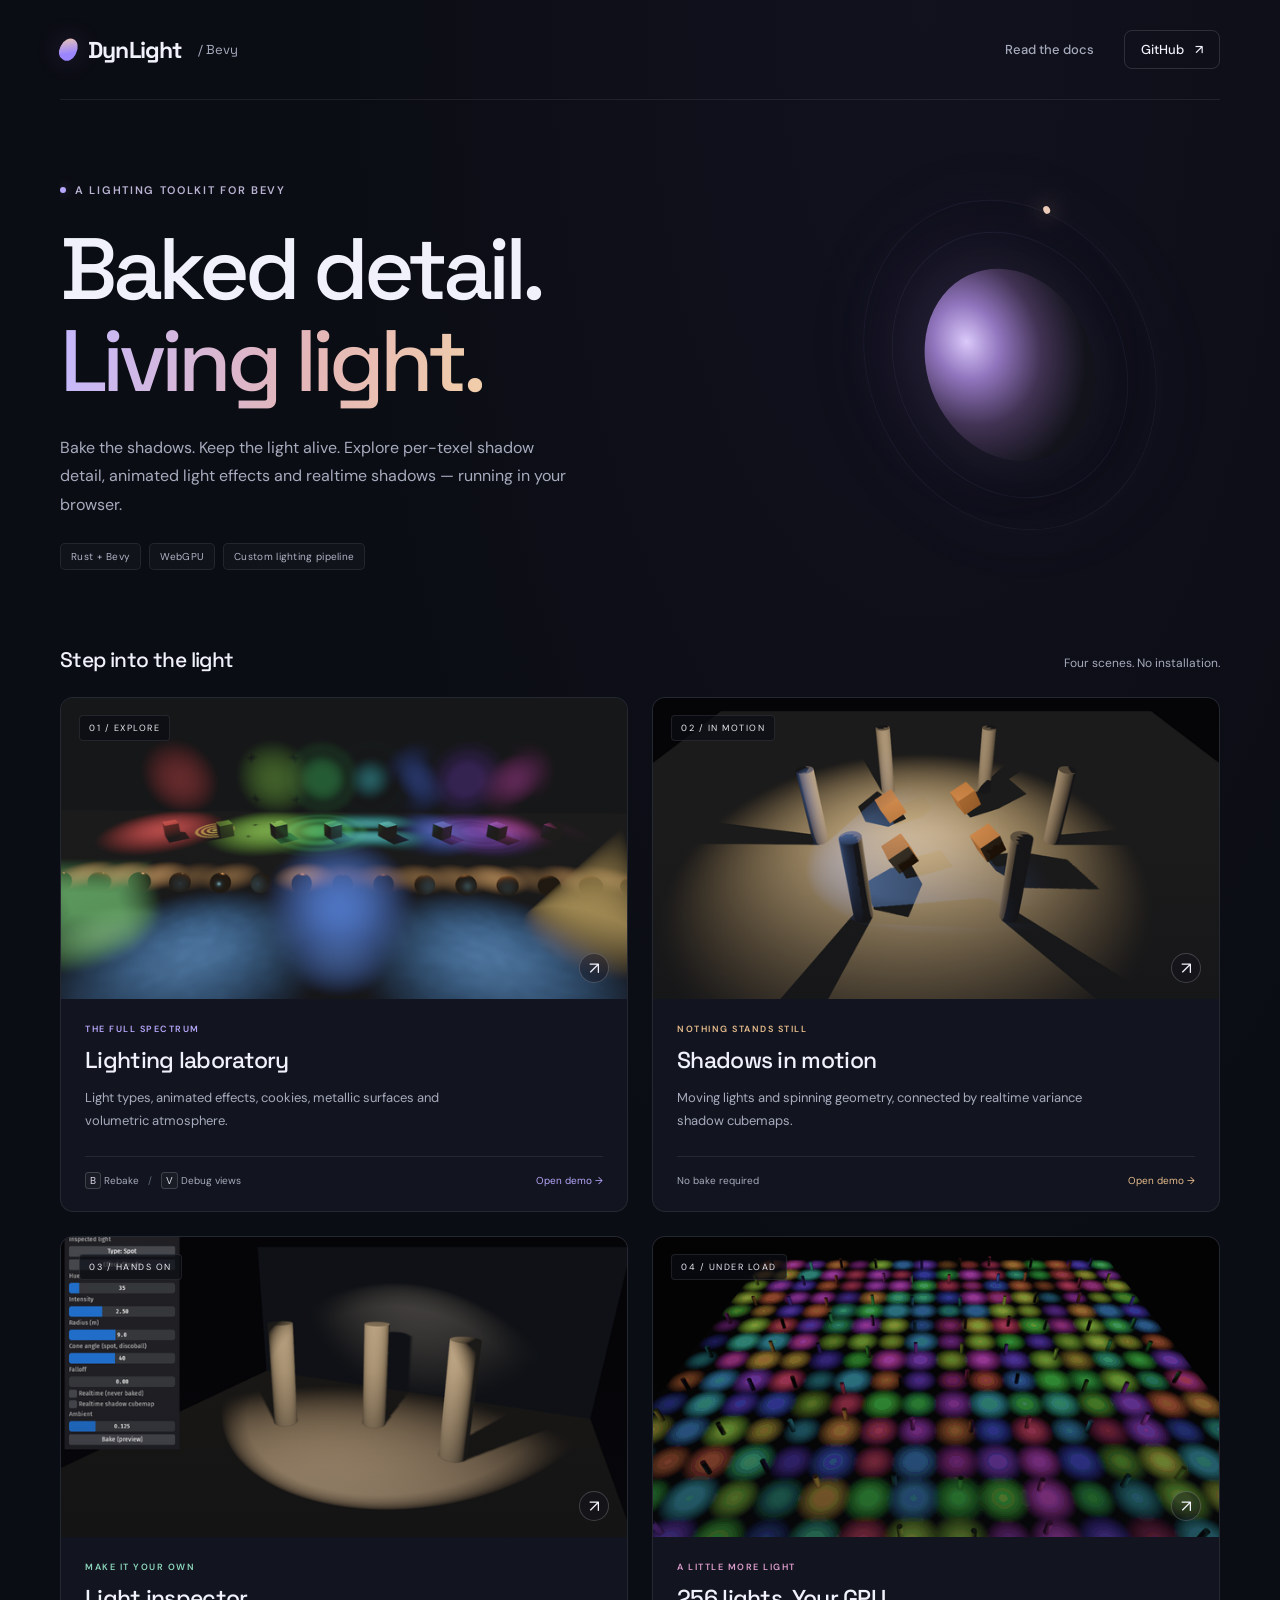
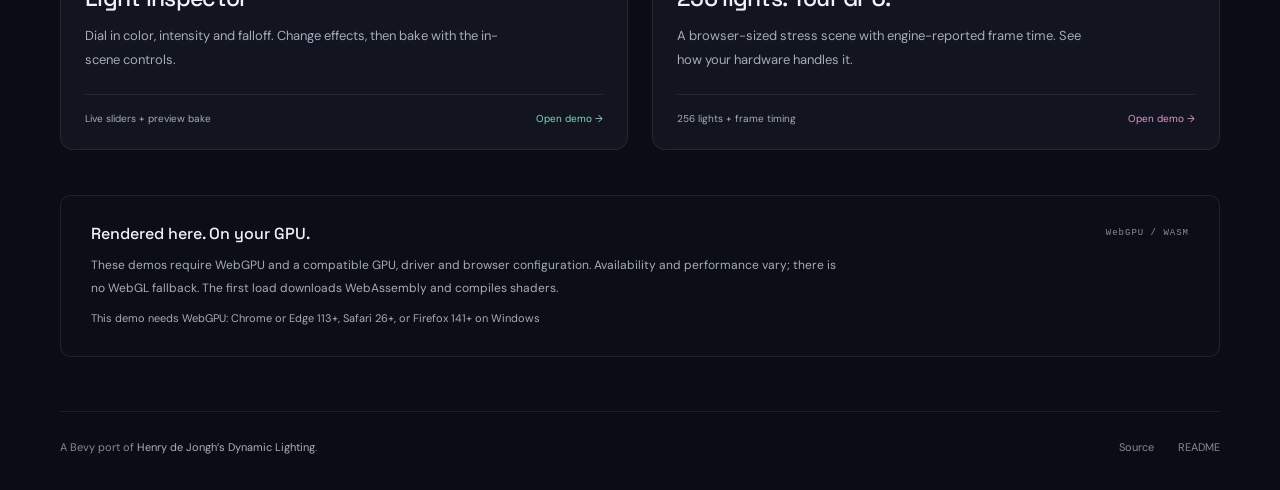
==== web/index.html @ aaa75d13 "Deploy the WebGPU demos to GitHub Pages web/build.sh builds the four demos with the wasm-release pro" ====
<!doctype html>
<html lang="en">
<head>
  <meta charset="utf-8">
  <meta name="viewport" content="width=device-width, initial-scale=1">
  <meta name="theme-color" content="#0b0d14">
  <meta name="description" content="Explore DynLight: baked shadow detail, live lighting and realtime shadows for Bevy. Four interactive WebGPU demos.">
  <title>DynLight — light, live.</title>
  <link rel="stylesheet" href="./style.css">
</head>
<body>
  <div class="shell">
    <header class="site-header">
      <a class="wordmark" href="./" aria-label="DynLight home"><span class="brand-mark" aria-hidden="true"></span>DynLight<span class="wordmark-suffix">/ Bevy</span></a>
      <nav aria-label="Project links">
        <a href="https://github.com/kelo221/DynamicLighting-Bevy/blob/master/README.md">Read the docs</a>
        <a class="nav-repo" href="https://github.com/kelo221/DynamicLighting-Bevy">GitHub <span aria-hidden="true">↗</span></a>
      </nav>
    </header>

    <main>
      <section class="hero" aria-labelledby="hero-title">
        <p class="eyebrow"><span class="live-dot" aria-hidden="true"></span> A lighting toolkit for Bevy</p>
        <h1 id="hero-title">Baked detail.<br><span>Living light.</span></h1>
        <p class="hero-copy">Bake the shadows. Keep the light alive. Explore per-texel shadow detail, animated light effects and realtime shadows — running in your browser.</p>
        <div class="hero-tags" aria-label="Technology"><span>Rust + Bevy</span><span>WebGPU</span><span>Custom lighting pipeline</span></div>
        <div class="hero-orbit" aria-hidden="true"><span></span></div>
      </section>

      <section class="gallery" aria-labelledby="gallery-title">
        <div class="section-heading"><h2 id="gallery-title">Step into the light</h2><p>Four scenes. No installation.</p></div>
        <div class="card-grid">
          <a class="demo-card violet" href="./lighting_test/">
            <div class="card-image"><img src="./thumbnails/lighting_test.png" alt="Lighting laboratory preview" width="640" height="360" fetchpriority="high"><span class="image-label">01 / Explore</span><span class="card-arrow" aria-hidden="true">↗</span></div>
            <div class="card-copy"><p class="card-kicker">The full spectrum</p><h3>Lighting laboratory</h3><p>Light types, animated effects, cookies, metallic surfaces and volumetric atmosphere.</p><div class="card-footer"><span><kbd>B</kbd> Rebake <span class="separator">/</span> <kbd>V</kbd> Debug views</span><span>Open demo <span aria-hidden="true">→</span></span></div></div>
          </a>
          <a class="demo-card amber" href="./realtime_shadows/">
            <div class="card-image"><img src="./thumbnails/realtime_shadows.png" alt="Realtime shadows scene preview" width="640" height="360" loading="lazy"><span class="image-label">02 / In motion</span><span class="card-arrow" aria-hidden="true">↗</span></div>
            <div class="card-copy"><p class="card-kicker">Nothing stands still</p><h3>Shadows in motion</h3><p>Moving lights and spinning geometry, connected by realtime variance shadow cubemaps.</p><div class="card-footer"><span>No bake required</span><span>Open demo <span aria-hidden="true">→</span></span></div></div>
          </a>
          <a class="demo-card mint" href="./inspector/">
            <div class="card-image"><img src="./thumbnails/inspector.png" alt="Interactive light inspector preview" width="640" height="360" loading="lazy"><span class="image-label">03 / Hands on</span><span class="card-arrow" aria-hidden="true">↗</span></div>
            <div class="card-copy"><p class="card-kicker">Make it your own</p><h3>Light inspector</h3><p>Dial in color, intensity and falloff. Change effects, then bake with the in-scene controls.</p><div class="card-footer"><span>Live sliders + preview bake</span><span>Open demo <span aria-hidden="true">→</span></span></div></div>
          </a>
          <a class="demo-card rose" href="./stress_lights/">
            <div class="card-image"><img src="./thumbnails/stress_lights.png" alt="Many-light stress scene preview" width="640" height="360" loading="lazy"><span class="image-label">04 / Under load</span><span class="card-arrow" aria-hidden="true">↗</span></div>
            <div class="card-copy"><p class="card-kicker">A little more light</p><h3>256 lights. Your GPU.</h3><p>A browser-sized stress scene with engine-reported frame time. See how your hardware handles it.</p><div class="card-footer"><span>256 lights + frame timing</span><span>Open demo <span aria-hidden="true">→</span></span></div></div>
          </a>
        </div>
      </section>

      <aside class="compatibility" aria-labelledby="compatibility-title">
        <div><h2 id="compatibility-title">Rendered here. On your GPU.</h2><p>These demos require WebGPU and a compatible GPU, driver and browser configuration. Availability and performance vary; there is no WebGL fallback. The first load downloads WebAssembly and compiles shaders.</p><p class="browser-note">This demo needs WebGPU: Chrome or Edge 113+, Safari 26+, or Firefox 141+ on Windows</p></div>
        <span class="technology-label" aria-hidden="true">WebGPU / WASM</span>
      </aside>
    </main>

    <footer class="site-footer"><p>A Bevy port of <a href="https://github.com/Henry00IS/DynamicLighting">Henry de Jongh’s Dynamic Lighting</a>.</p><div><a href="https://github.com/kelo221/DynamicLighting-Bevy">Source</a><a href="https://github.com/kelo221/DynamicLighting-Bevy/blob/master/README.md">README</a></div></footer>
  </div>
</body>
</html>
---- web/style.css ----
@import url('https://fonts.googleapis.com/css2?family=DM+Sans:wght@400;500;600;700&family=Space+Grotesk:wght@400;500;600;700&display=swap');

:root {
  color-scheme: dark;
  --background: #0b0d14;
  --panel: #12151f;
  --text: #f0f1fa;
  --muted: #a6abbd;
  --line: #ffffff14;
  --accent: #b1a3ff;
  font-family: 'DM Sans', system-ui, sans-serif;
  background: var(--background);
  color: var(--text);
  font-synthesis: none;
}
* { box-sizing: border-box; }
body { margin: 0; background: radial-gradient(ellipse at 72% 0, #55428b15, transparent 45%); }
a { color: inherit; text-decoration: none; }
a:focus-visible, canvas:focus-visible { outline: 2px solid var(--accent); outline-offset: 5px; }
a:hover { color: #d7ceff; }
[hidden] { display: none !important; }
::selection { color: white; background: #6755a9; }
.shell { width: min(1160px, calc(100% - 80px)); margin: 0 auto; }
.site-header { height: 100px; display: flex; align-items: center; justify-content: space-between; border-bottom: 1px solid var(--line); gap: 24px; }
.wordmark { display: inline-flex; align-items: center; gap: 11px; font-family: 'Space Grotesk', sans-serif; font-size: 23px; font-weight: 700; letter-spacing: -.8px; }
.wordmark-suffix { font-size: 13px; font-weight: 400; letter-spacing: 0; color: var(--muted); margin-left: 5px; }
.brand-mark { width: 17px; height: 23px; border-radius: 50% 50% 45% 45%; transform: rotate(27deg); background: linear-gradient(145deg, #f2ccab, #9b86ff 65%); box-shadow: 0 0 26px #ae8bff30; }
nav { display: flex; align-items: center; gap: 30px; font-size: 13px; font-weight: 500; }
nav a { color: var(--muted); }
nav .nav-repo { color: var(--text); border: 1px solid #ffffff21; padding: 10px 16px; border-radius: 8px; }
nav span { margin-left: 8px; }
.hero { position: relative; isolation: isolate; overflow: hidden; padding: 83px 0 76px; }
.eyebrow { display: flex; align-items: center; gap: 9px; font-size: 11px; font-weight: 600; letter-spacing: 1.7px; text-transform: uppercase; color: #bab3d3; margin: 0 0 26px; }
.live-dot { display: inline-block; flex: 0 0 auto; width: 6px; height: 6px; border-radius: 50%; background: #b8a7ff; box-shadow: 0 0 12px #b8a7ff60; }
h1, h2, h3 { font-family: 'Space Grotesk', system-ui, sans-serif; }
.hero h1 { margin: 0; font-size: clamp(50px, 6.8vw, 88px); line-height: 1.06; letter-spacing: -5px; font-weight: 500; }
.hero h1 span { background: linear-gradient(100deg, #c5b9ff, #e4b6b8 58%, #f1ceaa); color: transparent; background-clip: text; }
.hero-copy { color: var(--muted); max-width: 510px; font-size: 16px; line-height: 1.8; margin: 26px 0 23px; }
.hero-tags { display: flex; flex-wrap: wrap; gap: 8px; }
.hero-tags span { padding: 6px 10px; border: 1px solid var(--line); border-radius: 5px; font-size: 10px; letter-spacing: .3px; color: #b1b3c4; background: #11131b; }
.hero-orbit { position: absolute; z-index: -1; width: 340px; height: 340px; right: 40px; top: 95px; border: 1px solid #c6a9ff12; border-radius: 50%; transform: rotate(-25deg) scaleX(.83); box-shadow: 0 0 90px #8e72d50b, inset 0 0 100px #9e7cff05; }
.hero-orbit::before { content: ''; position: absolute; inset: 32px; border: 1px solid #c6a9ff12; border-radius: 50%; }
.hero-orbit::after { content: ''; position: absolute; inset: 70px; border-radius: 50%; background: radial-gradient(circle at 32% 30%, #dac9fa, #9175be 20%, #413253 45%, #12131b 72%); box-shadow: -18px -15px 80px #b18ced25; }
.hero-orbit span { position: absolute; width: 8px; height: 8px; background: #eccbb8; border-radius: 50%; top: 40px; right: 46px; box-shadow: 0 0 24px #dab495; }
.section-heading { display: flex; align-items: baseline; justify-content: space-between; gap: 16px; margin-bottom: 24px; }
.section-heading h2 { font-size: 21px; font-weight: 500; letter-spacing: -.6px; margin: 0; }
.section-heading p { color: var(--muted); font-size: 12px; margin: 0; }
.card-grid { display: grid; grid-template-columns: repeat(2, minmax(0, 1fr)); gap: 24px; }
.demo-card { display: block; min-width: 0; border: 1px solid var(--line); border-radius: 13px; background: var(--panel); overflow: hidden; transition: transform .2s, border-color .2s, box-shadow .2s; --card-accent: #b5a6fc; }
.demo-card:hover { transform: translateY(-4px); border-color: #b5a6fc50; color: var(--text); box-shadow: 0 16px 40px #0003; }
.demo-card.amber { --card-accent: #e7bc8d; }
.demo-card.mint { --card-accent: #8bd5bb; }
.demo-card.rose { --card-accent: #dc9ccc; }
.card-image { aspect-ratio: 16 / 8.5; position: relative; overflow: hidden; background: #1b182b; }
.card-image::after { content: ''; position: absolute; inset: 0; background: linear-gradient(0deg, #0b0d1450, transparent 55%); pointer-events: none; }
.card-image img { width: 100%; height: 100%; object-fit: cover; display: block; transition: transform .4s; }
.demo-card:hover img { transform: scale(1.025); }
.image-label { position: absolute; top: 17px; left: 18px; z-index: 1; color: #ebeaf3; font-size: 9px; text-transform: uppercase; letter-spacing: 1.5px; background: #0b0d14b3; border: 1px solid #ffffff17; padding: 6px 9px; border-radius: 4px; }
.card-arrow { position: absolute; z-index: 1; bottom: 16px; right: 18px; width: 30px; height: 30px; display: grid; place-items: center; border-radius: 50%; border: 1px solid #ffffff30; background: #15141f70; font-size: 17px; }
.card-copy { padding: 24px; }
.card-kicker { color: var(--card-accent); margin: 0 0 10px; font-size: 9px; text-transform: uppercase; letter-spacing: 1.5px; font-weight: 600; }
.card-copy h3 { font-size: 23px; letter-spacing: -.7px; font-weight: 500; margin: 0 0 11px; }
.card-copy > p:not(.card-kicker) { font-size: 13px; line-height: 1.8; color: var(--muted); max-width: 420px; margin: 0; min-height: 47px; }
.card-footer { margin-top: 23px; padding-top: 17px; border-top: 1px solid var(--line); display: flex; justify-content: space-between; gap: 8px; font-size: 10px; color: var(--muted); }
.card-footer > span:last-child { color: var(--card-accent); white-space: nowrap; }
kbd { border: 1px solid #ffffff2b; background: #ffffff07; border-radius: 3px; padding: 1px 4px; font-family: inherit; font-size: 10px; color: #deddea; }
.separator { margin: 0 6px; color: #61667a; }
.compatibility { display: flex; justify-content: space-between; gap: 40px; margin-top: 45px; padding: 27px 30px; border: 1px solid var(--line); border-radius: 10px; background: #ffffff02; }
.compatibility h2 { font-size: 16px; font-weight: 500; margin: 0 0 10px; }
.compatibility p { font-size: 12px; line-height: 1.9; color: var(--muted); margin: 0; max-width: 760px; }
.compatibility .browser-note { margin-top: 8px; font-size: 11px; }
.technology-label { font: 9px monospace; color: #8b8a9e; white-space: nowrap; padding-top: 5px; letter-spacing: 1px; }
.site-footer { display: flex; justify-content: space-between; align-items: center; flex-wrap: wrap; gap: 16px; font-size: 11px; line-height: 1.8; color: #85899b; border-top: 1px solid var(--line); margin-top: 54px; padding: 26px 0 32px; }
.site-footer p { margin: 0; }
.site-footer div { display: flex; gap: 24px; }
.site-footer p a { color: #b1adbf; }
.demo-shell { width: min(1440px, calc(100% - 64px)); }
.demo-heading { display: flex; justify-content: space-between; align-items: center; gap: 24px; padding: 40px 0 28px; }
.demo-heading .eyebrow { margin-bottom: 12px; }
.demo-heading h1 { font-size: clamp(28px, 3vw, 40px); font-weight: 500; letter-spacing: -1.5px; margin: 0 0 12px; }
.demo-heading p:not(.eyebrow) { margin: 0; color: var(--muted); font-size: 13px; line-height: 1.7; }
.text-link { color: #c4b9ef; font-size: 12px; white-space: nowrap; }
.player { border: 1px solid #ffffff20; border-radius: 12px; overflow: hidden; background: #10131c; }
.player-bar { min-height: 48px; display: flex; align-items: center; justify-content: space-between; padding: 12px 18px; gap: 16px; border-bottom: 1px solid var(--line); font-size: 11px; color: #bab9cc; }
.status-line { display: flex; align-items: center; gap: 9px; min-width: 0; }
#demo-status { margin: 0; overflow-wrap: anywhere; }
.player[data-state='error'] .live-dot { background: #ffa4a4; box-shadow: none; }
.metric { margin: 0; white-space: nowrap; }
.metric > span { color: #8e91a4; margin-right: 12px; }
#frame-time { font-variant-numeric: tabular-nums; }
.canvas-container { position: relative; width: 100%; height: clamp(360px, 64vh, 850px); overflow: hidden; background: #07090f; }
/* The inspector's panel needs about 560 px of canvas height. */
.player[data-demo='inspector'] .canvas-container { height: clamp(600px, 78vh, 900px); }
#bevy { display: block; width: 100% !important; height: 100% !important; touch-action: none; }
.player-error { position: absolute; inset: 0; display: flex; flex-direction: column; align-items: center; justify-content: center; text-align: center; padding: 28px; background: radial-gradient(ellipse at center, #32233d50, transparent 70%); }
.player-error h2 { font-size: 22px; font-weight: 500; }
.player-error p { max-width: 650px; color: var(--muted); line-height: 1.8; font-size: 13px; overflow-wrap: anywhere; }
.player-error .text-link { margin-top: 16px; }
.controls { display: flex; flex-wrap: wrap; gap: 12px 25px; padding: 15px 18px; color: var(--muted); font-size: 11px; line-height: 1.8; border-top: 1px solid var(--line); }
.controls strong { font-weight: 500; color: #deddea; }
.demo-note { font-size: 11px; color: #9195a8; line-height: 1.9; margin-top: 19px; max-width: 900px; }
.demo-page .site-footer { margin-top: 32px; }
@media (min-width: 1600px) { .canvas-container { height: 70vh; } }
@media (max-width: 900px) {
  .hero-orbit { right: -100px; opacity: .45; }
  .hero-copy { max-width: 450px; }
  .card-footer { flex-wrap: wrap; gap: 12px; }
  .compatibility { gap: 20px; }
  .technology-label { display: none; }
}
@media (max-width: 640px) {
  .shell, .demo-shell { width: calc(100% - 36px); }
  .site-header { height: 78px; gap: 12px; }
  .wordmark { font-size: 21px; }
  .wordmark-suffix { display: none; }
  nav { gap: 16px; font-size: 11px; }
  nav .nav-repo { border: 0; padding: 0; }
  .hero { padding: 52px 0 48px; }
  .hero h1 { letter-spacing: -3px; }
  .hero-copy { font-size: 14px; max-width: 95%; }
  .hero-orbit { right: -170px; top: 35px; opacity: .3; }
  .section-heading { align-items: flex-start; flex-direction: column; gap: 8px; }
  .card-grid { grid-template-columns: 1fr; gap: 22px; }
  .card-copy { padding: 22px; }
  .card-footer { flex-wrap: nowrap; }
  .compatibility { margin-top: 28px; padding: 22px; }
  .site-footer { margin-top: 32px; padding-bottom: 24px; }
  .demo-heading { align-items: flex-start; flex-direction: column; gap: 16px; padding: 28px 0 22px; }
  .player-bar { flex-wrap: wrap; }
  .canvas-container { height: 65vh; min-height: 420px; }
  .controls { gap: 8px 18px; }
}
@media (prefers-reduced-motion: reduce) {
  *, *::before, *::after { transition: none !important; }
}
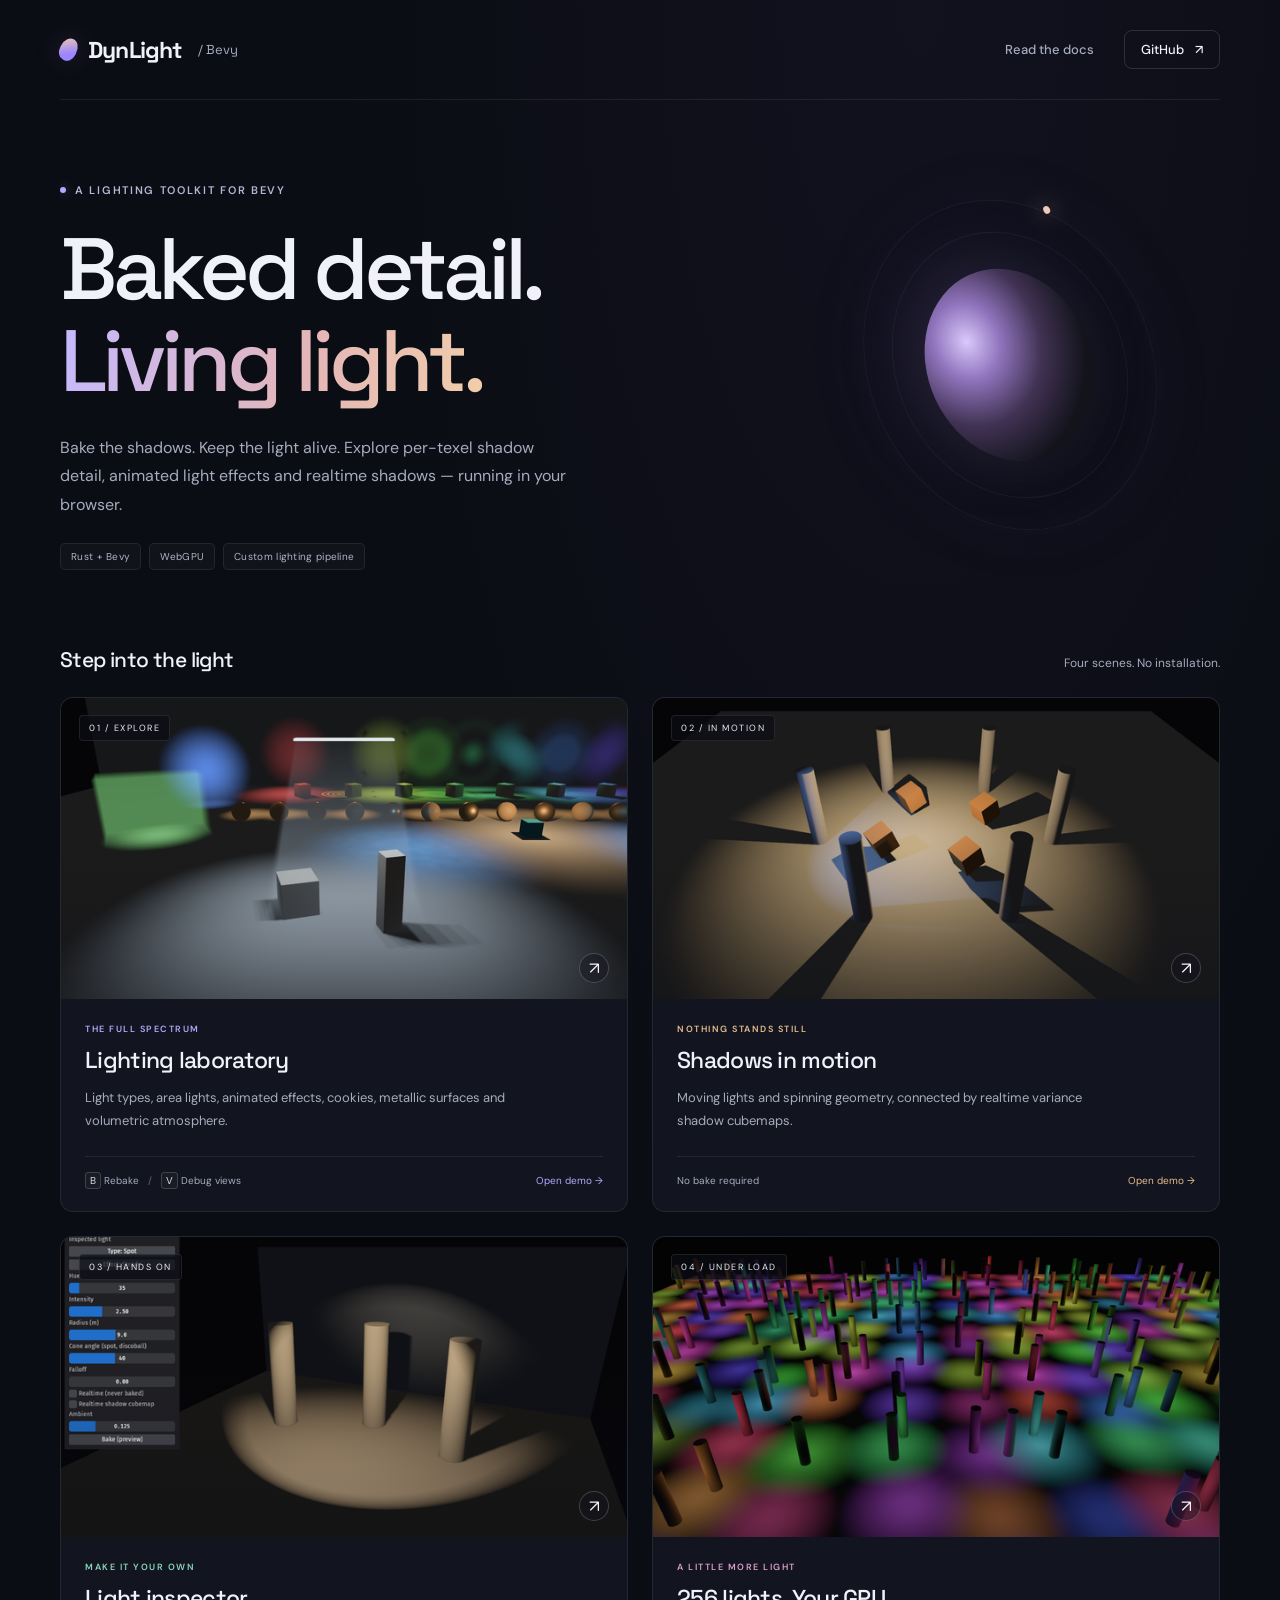
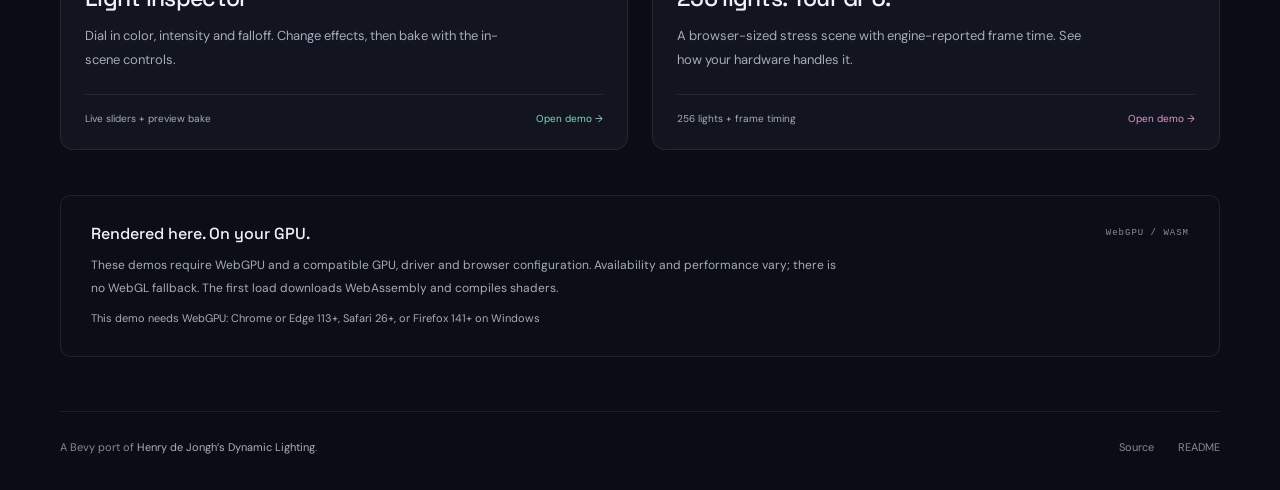
==== commit 49d2bcc1: "Add area lights, cached shadow cubemaps and a square fog shaft Area lights (rectangle panels and tub" ====
--- a/web/index.html
+++ b/web/index.html
@@ -32,7 +32,7 @@
         <div class="card-grid">
           <a class="demo-card violet" href="./lighting_test/">
             <div class="card-image"><img src="./thumbnails/lighting_test.png" alt="Lighting laboratory preview" width="640" height="360" fetchpriority="high"><span class="image-label">01 / Explore</span><span class="card-arrow" aria-hidden="true">↗</span></div>
-            <div class="card-copy"><p class="card-kicker">The full spectrum</p><h3>Lighting laboratory</h3><p>Light types, animated effects, cookies, metallic surfaces and volumetric atmosphere.</p><div class="card-footer"><span><kbd>B</kbd> Rebake <span class="separator">/</span> <kbd>V</kbd> Debug views</span><span>Open demo <span aria-hidden="true">→</span></span></div></div>
+            <div class="card-copy"><p class="card-kicker">The full spectrum</p><h3>Lighting laboratory</h3><p>Light types, area lights, animated effects, cookies, metallic surfaces and volumetric atmosphere.</p><div class="card-footer"><span><kbd>B</kbd> Rebake <span class="separator">/</span> <kbd>V</kbd> Debug views</span><span>Open demo <span aria-hidden="true">→</span></span></div></div>
           </a>
           <a class="demo-card amber" href="./realtime_shadows/">
             <div class="card-image"><img src="./thumbnails/realtime_shadows.png" alt="Realtime shadows scene preview" width="640" height="360" loading="lazy"><span class="image-label">02 / In motion</span><span class="card-arrow" aria-hidden="true">↗</span></div>
